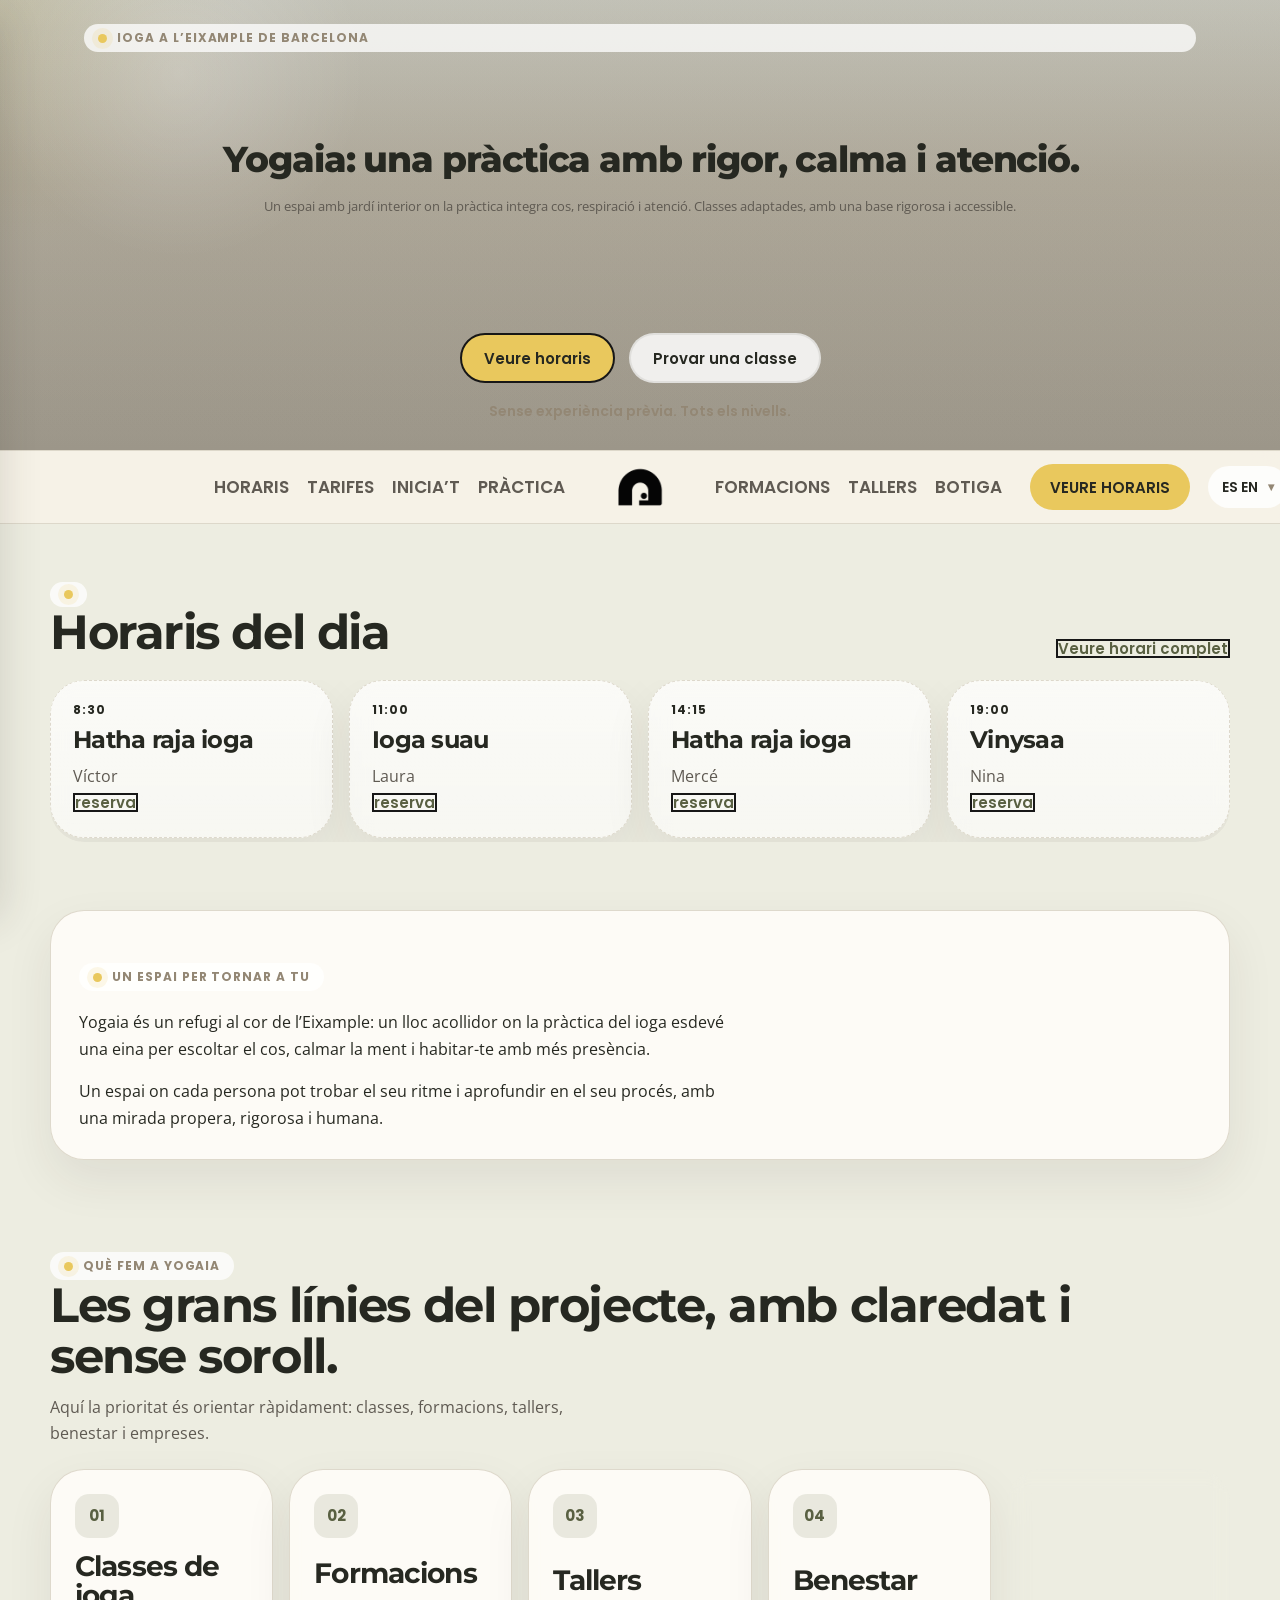
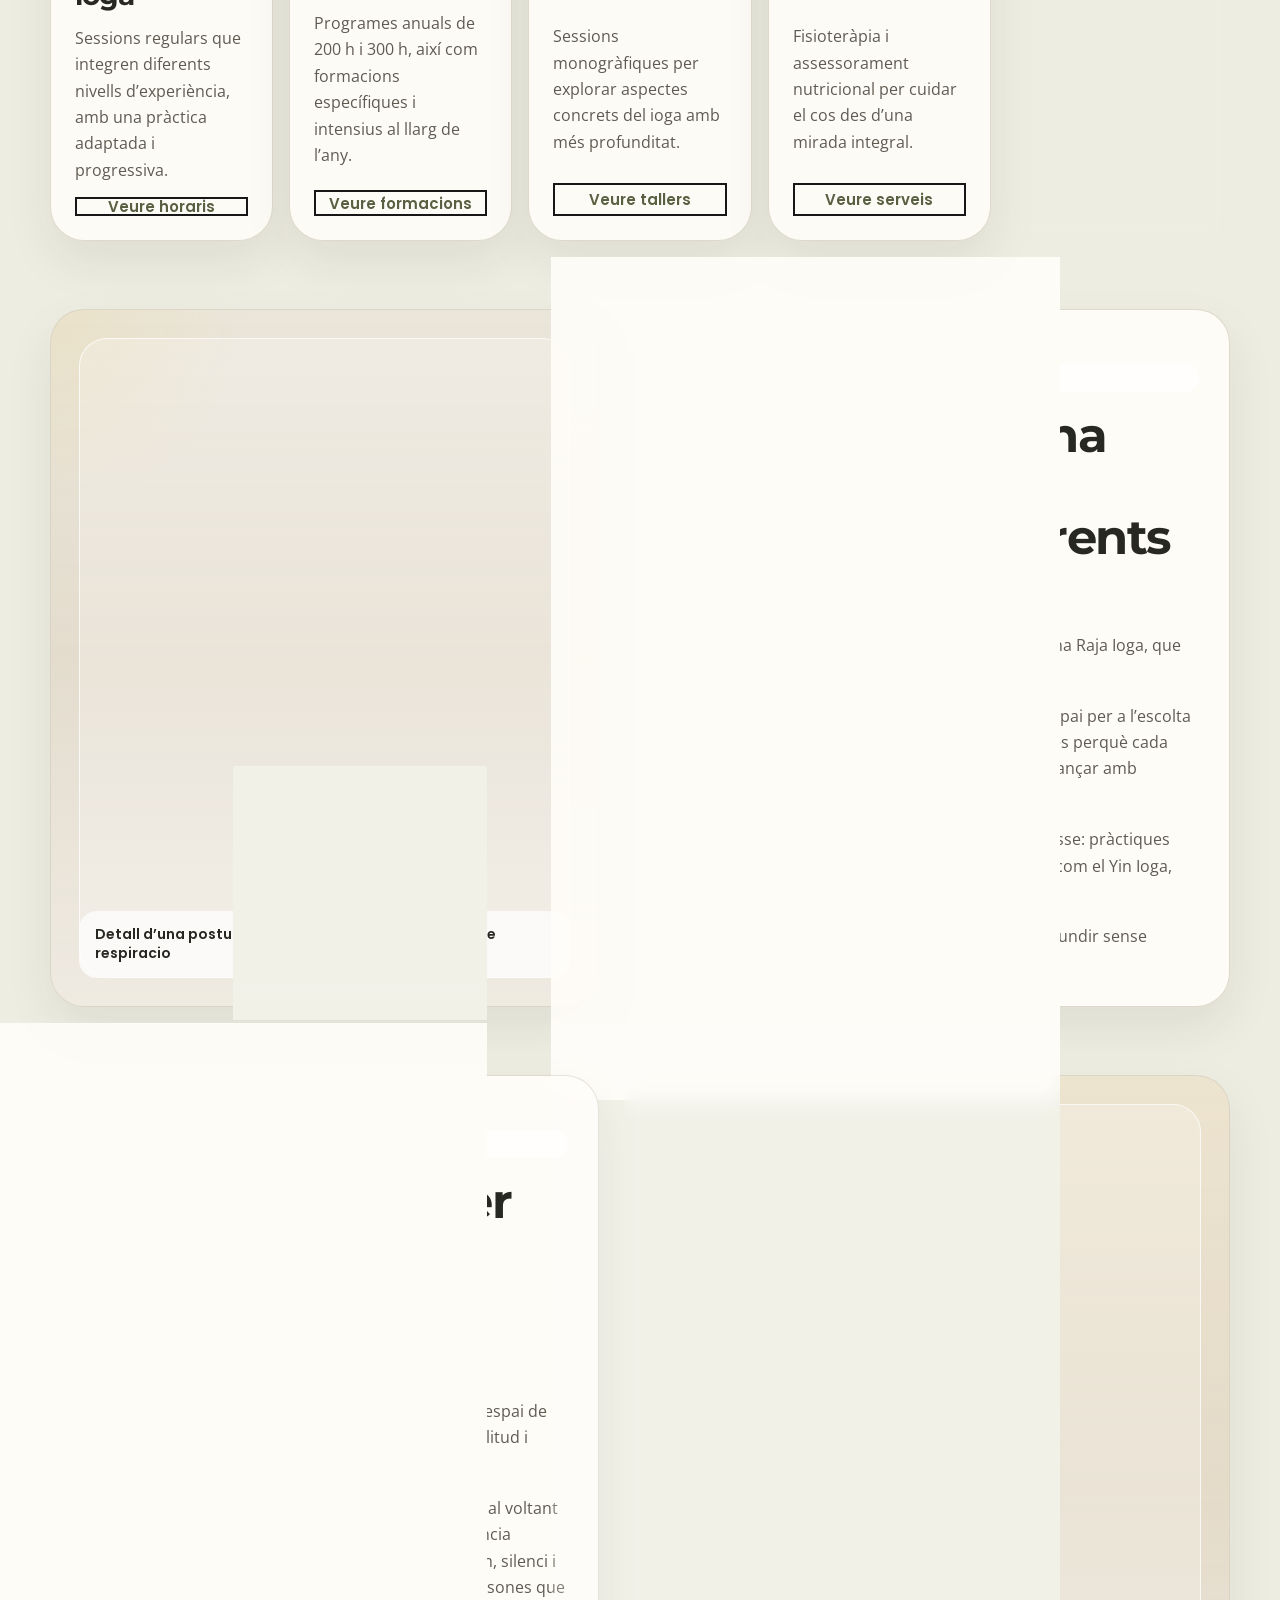
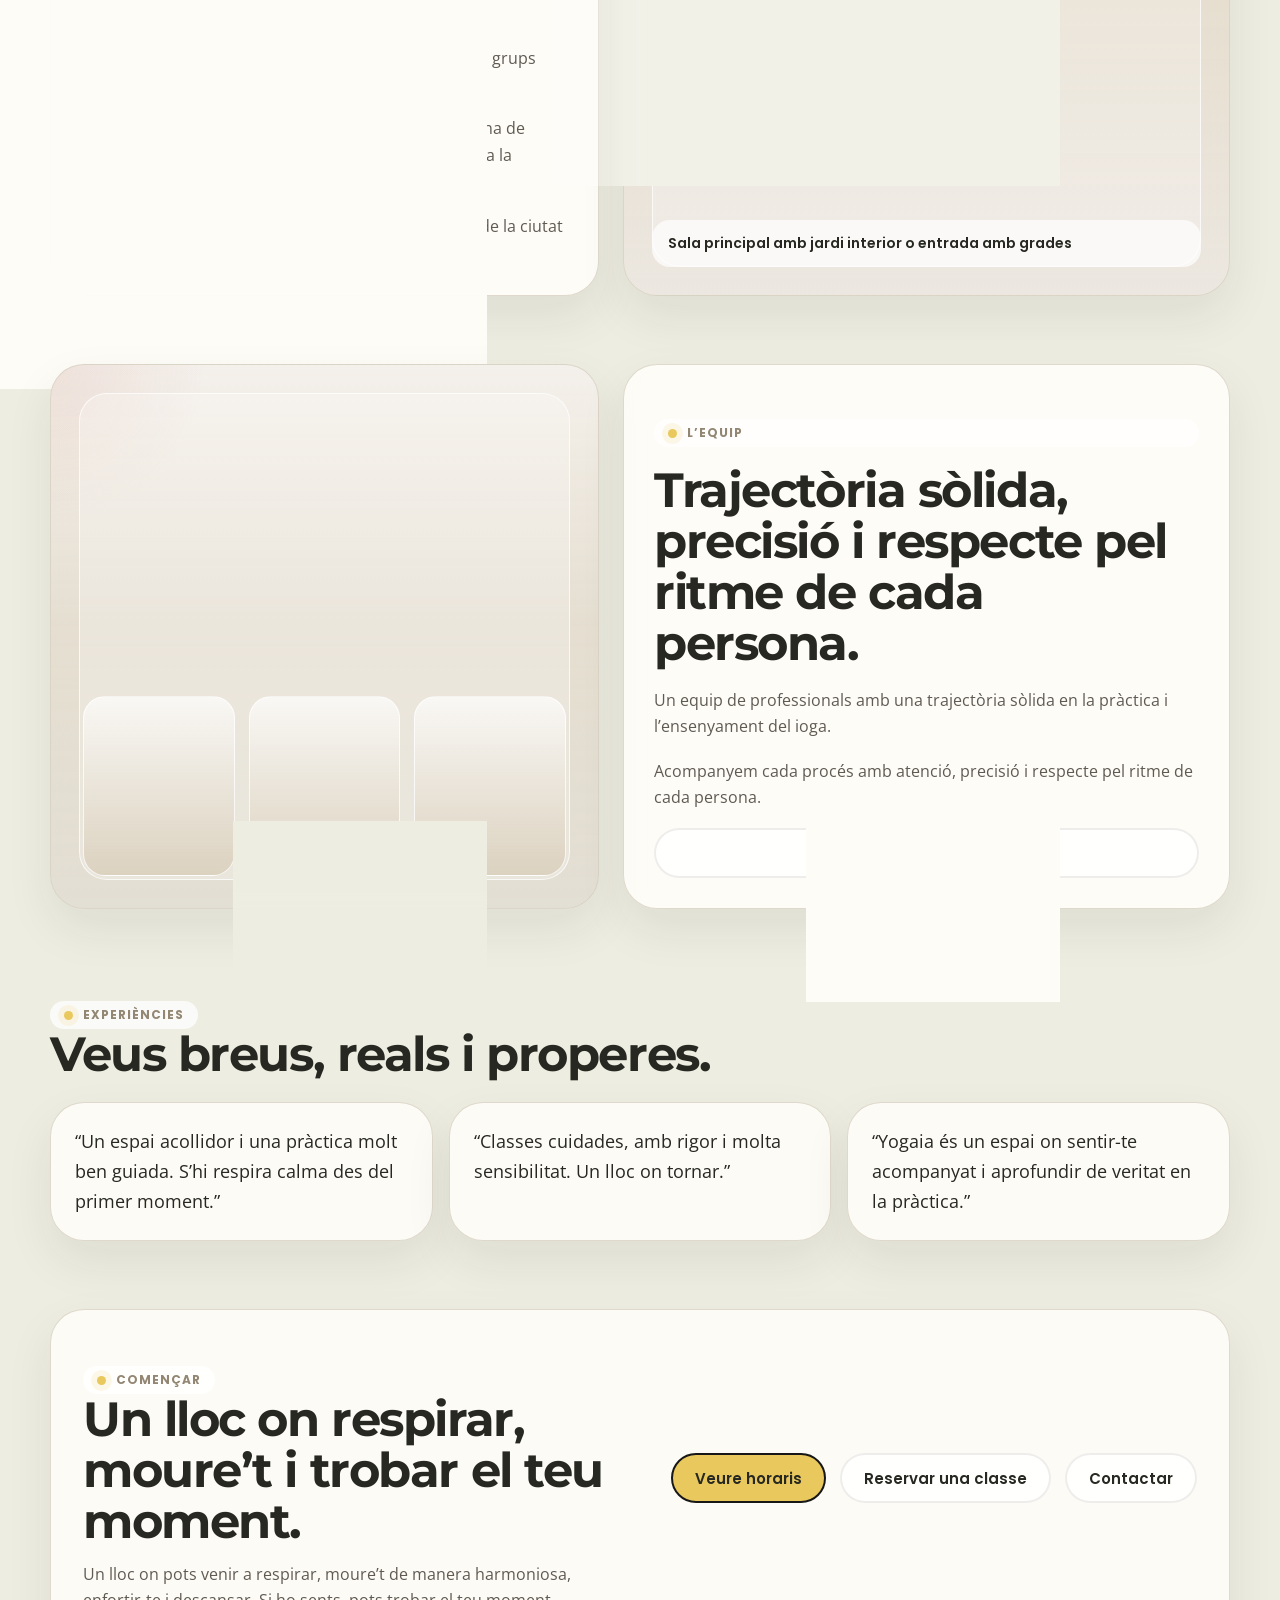
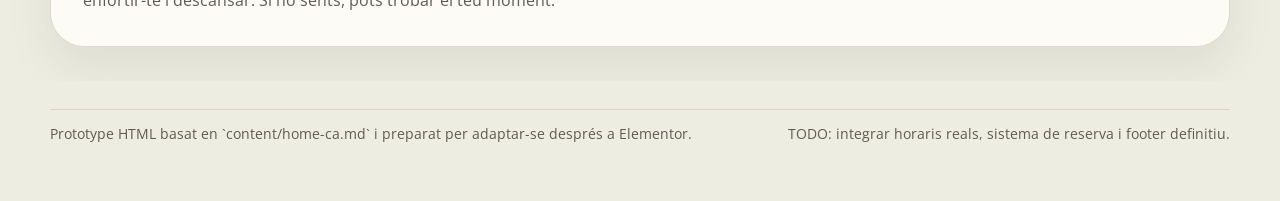
==== yogaia.org/yogaia-home-prototype.html @ 4b449967 "Initial Yogaia website context and prototype" ====
<!doctype html>
<html lang="ca">
<head>
  <meta charset="utf-8">
  <meta name="viewport" content="width=device-width, initial-scale=1">
  <title>Yogaia BCN · Home Prototype</title>
  <meta name="description" content="Prototype HTML de la home de Yogaia BCN basat en el contingut validat i preparat per adaptar-se després a Elementor.">
  <style>
    @import url('https://fonts.googleapis.com/css2?family=Montserrat:wght@600;700;800&family=Open+Sans:wght@400;500;600;700&family=Poppins:wght@500;600&display=swap');

    :root {
      --bg: #ededE1;
      --surface: #f6f2e8;
      --surface-strong: #fffdf9;
      --surface-soft: #e4d9c8;
      --text: #262821;
      --text-soft: #5f5a52;
      --line: #d8d2c4;
      --neutral: #938774;
      --moss: #757b57;
      --moss-deep: #596042;
      --cta: #e9c85d;
      --cta-hover: #c9786b;
      --shadow: 0 20px 48px rgba(50, 43, 35, 0.08);
      --radius-xl: 34px;
      --radius-lg: 24px;
      --radius-md: 18px;
      --content: 1180px;
    }

    * {
      box-sizing: border-box;
    }

    html {
      scroll-behavior: smooth;
    }

    body {
      margin: 0;
      font-family: "Open Sans", sans-serif;
      color: var(--text);
      background:
        radial-gradient(circle at top left, rgba(233, 200, 93, 0.08), transparent 16%),
        radial-gradient(circle at right top, rgba(117, 123, 87, 0.10), transparent 18%),
        linear-gradient(180deg, #f1efe6 0%, #edede1 100%);
      line-height: 1.65;
    }

    a {
      color: inherit;
      text-decoration: none;
    }

    img {
      max-width: 100%;
      display: block;
    }

    .container {
      width: min(calc(100% - 32px), var(--content));
      margin: 0 auto;
    }

    .eyebrow {
      display: inline-flex;
      align-items: center;
      gap: 10px;
      padding: 8px 14px;
      margin-top: 2em;
      border-radius: 999px;
      background: rgba(255, 255, 255, 0.76);
      color: var(--neutral);
      font: 700 12px/1 "Poppins", sans-serif;
      letter-spacing: 0.08em;
      text-transform: uppercase;
    }

    .eyebrow::before {
      content: "";
      width: 9px;
      height: 9px;
      border-radius: 50%;
      background: var(--cta);
      box-shadow: 0 0 0 6px rgba(233, 200, 93, 0.14);
    }

    h1,
    h2,
    h3 {
      margin: 0;
      font-family: "Montserrat", sans-serif;
      letter-spacing: -0.03em;
      line-height: 1.06;
    }

    h1 {
      font-size: 74px;
      font-weight: 800;
      width: 75%;
      max-width: 75%;
      white-space: nowrap;
    }

    h2 {
      font-size: clamp(30px, 4vw, 48px);
      font-weight: 700;
    }

    h3 {
      font-size: clamp(22px, 3vw, 28px);
      font-weight: 700;
    }

    p {
      margin: 0;
    }

    .site-header {
      position: sticky;
      top: 0;
      z-index: 40;
      padding: 0;
      transition: box-shadow 220ms ease, border-color 220ms ease, background 220ms ease;
      background: rgba(246, 242, 232, 0.96);
      backdrop-filter: blur(12px);
      border-top: 1px solid rgba(216, 210, 196, 0.82);
      border-bottom: 1px solid rgba(216, 210, 196, 0.82);
    }

    .site-header.is-compact {
      background: rgba(246, 242, 232, 0.98);
      box-shadow: 0 10px 22px rgba(50, 43, 35, 0.06);
    }

    .header-inner {
      position: relative;
      display: grid;
      grid-template-columns: 1fr 1fr;
      align-items: center;
      gap: 22px;
      min-height: 72px;
      padding: 10px 0;
    }

    .brand {
      position: absolute;
      left: 50%;
      top: 50%;
      transform: translate(-50%, -50%);
      display: inline-flex;
      align-items: center;
      gap: 0;
      color: var(--text);
      z-index: 2;
    }

    .brand-logo {
      display: block;
      height: 64.8px;
      width: auto;
    }

    .nav {
      display: flex;
      align-items: center;
      gap: 18px;
      flex-wrap: wrap;
      color: var(--text-soft);
      font: 600 17px/1 "Poppins", sans-serif;
      text-transform: uppercase;
    }

    .nav-left {
      justify-content: flex-end;
      padding-right: 64px;
    }

    .nav-right {
      justify-content: flex-start;
      flex-wrap: nowrap;
      min-width: 0;
      padding-left: 64px;
    }

    .nav-cluster {
      display: flex;
      align-items: center;
      gap: 18px;
      flex-wrap: wrap;
    }

    .nav-right .nav-cluster {
      flex-wrap: nowrap;
    }

    .nav a:hover {
      color: var(--moss-deep);
    }

    .header-right-tools {
      display: flex;
      align-items: center;
      gap: 18px;
      margin-left: 10px;
      flex-shrink: 0;
      white-space: nowrap;
    }

    .header-cta {
      display: inline-flex;
      align-items: center;
      justify-content: center;
      min-height: 46px;
      padding: 0 20px;
      border-radius: 999px;
      border: 0;
      background: var(--cta);
      color: var(--text);
      font: 600 15px/1 "Poppins", sans-serif;
      transition: background 180ms ease, color 180ms ease, transform 180ms ease, opacity 180ms ease;
      opacity: 0;
      transform: scale(0);
      transform-origin: center;
      pointer-events: none;
    }

    .header-cta:hover {
      background: var(--cta-hover);
      color: #fff;
      transform: translateY(-1px);
    }

    .site-header.is-compact .header-cta {
      opacity: 1;
      transform: scale(1);
      pointer-events: auto;
      animation: ctaElasticIn 520ms cubic-bezier(0.2, 0.9, 0.2, 1) both;
    }

    @keyframes ctaElasticIn {
      0% {
        opacity: 0;
        transform: scale(0);
      }
      70% {
        opacity: 1;
        transform: scale(1.2);
      }
      100% {
        opacity: 1;
        transform: scale(1);
      }
    }

    .lang-picker {
      position: relative;
    }

    .lang-trigger {
      display: inline-flex;
      align-items: center;
      gap: 10px;
      min-height: 42px;
      padding: 0 14px;
      border-radius: 999px;
      border: 0;
      background: rgba(255, 255, 255, 0.8);
      color: var(--text);
      font: 600 14px/1 "Poppins", sans-serif;
      cursor: pointer;
    }

    .lang-trigger:hover {
      background: rgba(233, 200, 93, 0.16);
      color: var(--moss-deep);
    }

    .lang-chevron {
      font-size: 12px;
      color: var(--neutral);
    }

    .lang-menu {
      position: absolute;
      top: calc(100% + 10px);
      right: 0;
      min-width: 124px;
      padding: 10px;
      border-radius: 18px;
      background: rgba(255, 253, 249, 0.96);
      border: 1px solid rgba(216, 210, 196, 0.92);
      box-shadow: var(--shadow);
      display: none;
      gap: 8px;
    }

    .lang-picker.is-open .lang-menu {
      display: grid;
    }

    .lang-option {
      display: inline-flex;
      align-items: center;
      justify-content: center;
      min-height: 38px;
      border-radius: 12px;
      background: rgba(255, 255, 255, 0.76);
      color: var(--text);
      font: 600 14px/1 "Poppins", sans-serif;
    }

    .lang-option:hover {
      background: rgba(233, 200, 93, 0.18);
      color: var(--moss-deep);
    }

    .mobile-menu-button {
      display: none;
      align-items: center;
      justify-content: center;
      width: 48px;
      height: 48px;
      border-radius: 14px;
      border: 0;
      background: rgba(255, 255, 255, 0.84);
      color: var(--text);
      cursor: pointer;
      margin-left: auto;
    }

    .mobile-menu-button svg {
      width: 22px;
      height: 22px;
      stroke: currentColor;
      stroke-width: 2.2;
      fill: none;
      stroke-linecap: round;
    }

    .mobile-overlay {
      position: fixed;
      inset: 0;
      z-index: 70;
      background: rgba(38, 40, 33, 0.34);
      opacity: 0;
      pointer-events: none;
      transition: opacity 180ms ease;
    }

    .mobile-overlay.is-open {
      opacity: 1;
      pointer-events: auto;
    }

    .mobile-drawer {
      position: fixed;
      top: 0;
      left: 0;
      bottom: 0;
      z-index: 80;
      width: min(88vw, 360px);
      padding: 22px 18px 28px;
      background: rgba(246, 242, 232, 0.98);
      border-right: 1px solid rgba(216, 210, 196, 0.92);
      box-shadow: 0 18px 40px rgba(50, 43, 35, 0.16);
      transform: translateX(-100%);
      transition: transform 220ms ease;
      display: grid;
      grid-template-rows: auto 1fr auto;
      gap: 22px;
      overflow-y: auto;
      -webkit-overflow-scrolling: touch;
    }

    .mobile-drawer.is-open {
      transform: translateX(0);
    }

    .mobile-drawer-top {
      display: flex;
      align-items: center;
      justify-content: space-between;
      gap: 16px;
    }

    .mobile-close {
      display: inline-flex;
      align-items: center;
      justify-content: center;
      width: 42px;
      height: 42px;
      border-radius: 12px;
      border: 0;
      background: rgba(255, 255, 255, 0.82);
      color: var(--text);
      font: 600 20px/1 "Poppins", sans-serif;
      cursor: pointer;
    }

    .mobile-nav {
      display: grid;
      gap: 10px;
      align-content: start;
    }

    .mobile-nav a {
      display: block;
      padding: 14px 12px;
      border-radius: 14px;
      background: rgba(255, 255, 255, 0.7);
      color: var(--text);
      font: 600 18px/1.2 "Poppins", sans-serif;
      text-transform: uppercase;
    }

    .mobile-nav a:hover {
      color: var(--moss-deep);
      background: rgba(233, 200, 93, 0.16);
    }

    .mobile-drawer-bottom {
      display: grid;
      gap: 12px;
    }

    .mobile-lang {
      display: flex;
      gap: 10px;
    }

    .mobile-lang a {
      flex: 1;
      display: inline-flex;
      align-items: center;
      justify-content: center;
      min-height: 42px;
      border-radius: 12px;
      background: rgba(255, 255, 255, 0.8);
      color: var(--text);
      font: 600 14px/1 "Poppins", sans-serif;
    }

    .scroll-layer {
      position: relative;
      z-index: 2;
      padding-top: 50vh;
    }

    main section {
      padding: 34px 0;
    }

    .hero {
      position: fixed;
      left: 0;
      right: 0;
      top: 0;
      height: 50vh;
      z-index: 0;
      padding: 0;
      display: flex;
      align-items: stretch;
      background:
        linear-gradient(180deg, rgba(38, 40, 33, 0.20), rgba(38, 40, 33, 0.34)),
        radial-gradient(circle at top left, rgba(233, 200, 93, 0.16), transparent 18%),
        linear-gradient(180deg, #f1efe6 0%, #e0d6c6 40%, #d9cfbf 100%);
    }

    .hero::before {
      content: "";
      position: absolute;
      inset: 0;
      background:
        radial-gradient(circle at 14% 16%, rgba(255, 255, 255, 0.22), transparent 16%),
        linear-gradient(180deg, rgba(117, 123, 87, 0.08), rgba(255, 255, 255, 0));
      pointer-events: none;
    }

    .hero-shell {
      position: relative;
      z-index: 1;
      width: 100%;
      min-height: 50vh;
      display: grid;
      align-items: stretch;
      padding: 0;
    }

    .panel,
    .feature-card,
    .schedule-card,
    .testimonial,
    .cta-panel {
      border-radius: var(--radius-xl);
      background: rgba(255, 253, 249, 0.88);
      border: 1px solid rgba(216, 210, 196, 0.84);
      box-shadow: var(--shadow);
      backdrop-filter: blur(10px);
    }

    .hero-card {
      width: 100%;
      min-height: 50vh;
      padding: 0 34px;
      display: flex;
      flex-direction: column;
      text-align: center;
    }

    .hero-middle {
      flex: 1;
      display: flex;
      flex-direction: column;
      justify-content: center;
    }

    .hero-title {
      margin-top: auto;
      margin-left: auto;
      margin-right: auto;
      text-align: center;
    }

    .hero-subtitle {
      width: 75%;
      max-width: 75%;
      margin-top: 18px;
      margin-bottom: auto;
      margin-left: auto;
      margin-right: auto;
      color: var(--text-soft);
      font-size: 19px;
      white-space: nowrap;
      text-align: center;
    }

    .hero-actions {
      display: flex;
      flex-wrap: wrap;
      justify-content: center;
      gap: 14px;
      margin-top: auto;
      padding-top: 28px;
    }

    .hero-meta {
      margin-top: 18px;
      margin-bottom: 28px;
      color: var(--neutral);
      font: 600 14px/1.5 "Poppins", sans-serif;
      text-align: center;
    }

    .button {
      display: inline-flex;
      align-items: center;
      justify-content: center;
      min-height: 50px;
      padding: 0 22px;
      border-radius: 999px;
      border: 2px solid #171717;
      font: 600 15px/1 "Poppins", sans-serif;
      transition: background 180ms ease, color 180ms ease, transform 180ms ease, border-color 180ms ease;
    }

    .button:hover {
      transform: translateY(-1px);
    }

    .button-primary {
      background: var(--cta);
      color: var(--text);
    }

    .button-primary:hover {
      background: var(--cta-hover);
      color: #fff;
    }

    .button-secondary {
      background: rgba(255, 255, 255, 0.84);
      border-color: rgba(38, 40, 33, 0.08);
      color: var(--text);
    }

    .button-secondary:hover {
      background: linear-gradient(180deg, rgba(117, 123, 87, 0.94), rgba(89, 96, 66, 0.98));
      color: #fff;
      border-color: #171717;
      box-shadow: 0 12px 24px rgba(89, 96, 66, 0.18);
    }

    .button-text {
      padding: 0;
      min-height: auto;
      border-radius: 0;
      color: var(--moss-deep);
    }

    .button-text:hover {
      color: var(--cta-hover);
      transform: none;
    }

    .section-head {
      display: grid;
      grid-template-columns: 1fr auto;
      gap: 16px;
      align-items: end;
      margin-bottom: 22px;
    }

    .section-lead {
      max-width: 58ch;
      margin-top: 12px;
      color: var(--text-soft);
    }

    .schedule-wrapper {
      overflow: hidden;
      border-radius: var(--radius-xl);
    }

    .schedule-track {
      display: grid;
      grid-auto-flow: column;
      grid-auto-columns: minmax(260px, 1fr);
      gap: 16px;
      overflow-x: auto;
      padding-bottom: 4px;
      scroll-snap-type: x proximity;
    }

    .schedule-card {
      padding: 22px;
      scroll-snap-align: start;
    }

    .schedule-card strong {
      display: block;
      margin-bottom: 10px;
      color: var(--text);
      font: 700 12px/1.2 "Poppins", sans-serif;
      letter-spacing: 0.08em;
      text-transform: uppercase;
    }

    .schedule-card h3 {
      font-size: 24px;
      margin-bottom: 10px;
    }

    .schedule-card p {
      color: var(--text-soft);
    }

    .schedule-card.schedule-placeholder {
      background:
        linear-gradient(180deg, rgba(255, 255, 255, 0.74), rgba(255, 255, 255, 0.58));
      border-style: dashed;
    }

    .panel {
      padding: 28px;
    }

    .feature-grid {
      display: grid;
      grid-template-columns: repeat(5, minmax(0, 1fr));
      gap: 16px;
    }

    .feature-card {
      padding: 24px;
      display: grid;
      gap: 14px;
    }

    .feature-icon {
      width: 44px;
      height: 44px;
      border-radius: 14px;
      background: rgba(117, 123, 87, 0.14);
      color: var(--moss-deep);
      display: inline-flex;
      align-items: center;
      justify-content: center;
      font: 700 15px/1 "Poppins", sans-serif;
    }

    .feature-card p {
      color: var(--text-soft);
    }

    .split {
      display: grid;
      grid-template-columns: 0.95fr 1.05fr;
      gap: 24px;
      align-items: stretch;
    }

    .image-panel,
    .text-panel {
      border-radius: var(--radius-xl);
      background: rgba(255, 255, 255, 0.60);
      border: 1px solid rgba(216, 210, 196, 0.84);
      box-shadow: var(--shadow);
      backdrop-filter: blur(10px);
    }

    .text-panel {
      padding: 30px;
      display: grid;
      gap: 18px;
      align-content: start;
      background: rgba(255, 253, 249, 0.9);
    }

    .text-panel p {
      color: var(--text-soft);
    }

    .image-panel {
      position: relative;
      overflow: hidden;
      min-height: 420px;
      background:
        radial-gradient(circle at top left, rgba(233, 200, 93, 0.14), transparent 22%),
        linear-gradient(180deg, rgba(117, 123, 87, 0.08), rgba(255, 255, 255, 0.18)),
        linear-gradient(180deg, #f4efe5 0%, #e6ddce 50%, #ece6db 100%);
    }

    .image-panel.practice::before,
    .image-panel.space::before,
    .image-panel.team::before {
      content: "";
      position: absolute;
      inset: 28px;
      border-radius: 28px;
      border: 1px solid rgba(255, 255, 255, 0.72);
      background: rgba(255, 255, 255, 0.24);
    }

    .image-panel.practice::after {
      content: "Detall d’una postura, ajust del professor o moment de respiracio";
      position: absolute;
      left: 28px;
      right: 28px;
      bottom: 28px;
      padding: 14px 16px;
      border-radius: 18px;
      background: rgba(255, 255, 255, 0.72);
      color: var(--text);
      font: 600 14px/1.4 "Poppins", sans-serif;
    }

    .image-panel.space {
      background:
        radial-gradient(circle at top left, rgba(117, 123, 87, 0.18), transparent 22%),
        linear-gradient(180deg, rgba(233, 200, 93, 0.08), rgba(255, 255, 255, 0.18)),
        linear-gradient(180deg, #ede6d9 0%, #e1d8c8 50%, #e8e2d9 100%);
    }

    .image-panel.space::after {
      content: "Sala principal amb jardi interior o entrada amb grades";
      position: absolute;
      left: 28px;
      right: 28px;
      bottom: 28px;
      padding: 14px 16px;
      border-radius: 18px;
      background: rgba(255, 255, 255, 0.72);
      color: var(--text);
      font: 600 14px/1.4 "Poppins", sans-serif;
    }

    .image-panel.team {
      background:
        radial-gradient(circle at top left, rgba(201, 120, 107, 0.12), transparent 20%),
        linear-gradient(180deg, rgba(255, 255, 255, 0.18), rgba(117, 123, 87, 0.08)),
        linear-gradient(180deg, #f2ede6 0%, #e7dfd1 48%, #ece7de 100%);
    }

    .portrait-grid {
      position: absolute;
      inset: 32px;
      display: grid;
      grid-template-columns: repeat(3, 1fr);
      gap: 14px;
      align-content: end;
    }

    .portrait {
      min-height: 180px;
      border-radius: 22px;
      background: linear-gradient(180deg, rgba(255, 255, 255, 0.7), rgba(218, 207, 188, 0.9));
      border: 1px solid rgba(255, 255, 255, 0.75);
    }

    .bullet-list {
      display: grid;
      gap: 12px;
      margin: 0;
      padding: 0;
      list-style: none;
    }

    .bullet-list li {
      padding-left: 24px;
      position: relative;
      color: var(--text-soft);
    }

    .bullet-list li::before {
      content: "";
      position: absolute;
      left: 0;
      top: 10px;
      width: 10px;
      height: 10px;
      border-radius: 50%;
      background: var(--moss);
      box-shadow: 0 0 0 6px rgba(117, 123, 87, 0.12);
    }

    .testimonial-grid {
      display: grid;
      grid-template-columns: repeat(3, minmax(0, 1fr));
      gap: 16px;
    }

    .testimonial {
      padding: 24px;
    }

    .testimonial blockquote {
      margin: 0;
      color: var(--text);
      font-size: 18px;
    }

    .cta-panel {
      padding: 32px;
      display: grid;
      grid-template-columns: 1fr auto;
      gap: 24px;
      align-items: center;
    }

    .cta-panel p {
      max-width: 56ch;
      margin-top: 14px;
      color: var(--text-soft);
    }

    .cta-actions {
      display: flex;
      flex-wrap: wrap;
      gap: 14px;
      justify-content: end;
    }

    .site-footer {
      padding: 28px 0 56px;
      color: var(--text-soft);
      font-size: 14px;
      position: relative;
      z-index: 2;
      background: #EDEDE1;
    }

    .content-stage {
      background: #EDEDE1;
    }

    .footer-inner {
      display: grid;
      grid-template-columns: 1fr auto;
      gap: 18px;
      align-items: center;
      padding-top: 12px;
      border-top: 1px solid rgba(216, 210, 196, 0.92);
    }

    @media (max-width: 1100px) {
      .feature-grid {
        grid-template-columns: repeat(3, minmax(0, 1fr));
      }
    }

    @media (max-width: 980px) {
      .scroll-layer {
        padding-top: 52vh;
      }

      .header-inner,
      .split,
      .cta-panel,
      .footer-inner {
        grid-template-columns: 1fr;
      }

      .cta-actions {
        justify-content: start;
      }

      .testimonial-grid {
        grid-template-columns: 1fr;
      }
    }

    @media (max-width: 980px) {
      .nav-left,
      .nav-right,
      .lang-picker {
        display: none;
      }

      .mobile-menu-button {
        display: inline-flex;
      }

      .header-inner {
        position: relative;
        justify-content: space-between;
        gap: 14px;
        grid-template-columns: auto 1fr auto;
      }

      .brand {
        position: static;
        left: auto;
        top: auto;
        transform: none;
      }

      .brand {
        justify-self: center;
      }

      .brand-logo {
        height: 52px;
      }
    }

    @media (max-width: 760px) {
      .feature-grid {
        grid-template-columns: 1fr;
      }

      .schedule-track {
        grid-auto-columns: 82%;
      }
    }

    @media (max-width: 640px) {
      .site-header {
        padding: 12px 0;
      }

      .scroll-layer {
        padding-top: 54vh;
      }

      .hero-shell {
        align-items: stretch;
        padding: 0;
      }

      .header-inner,
      .panel,
      .text-panel,
      .cta-panel,
      .testimonial,
      .feature-card {
        padding: 20px;
      }

      .header-inner {
        min-height: 64px;
        padding: 8px 0;
      }

      .panel,
      .feature-card,
      .schedule-card,
      .testimonial,
      .cta-panel,
      .image-panel,
      .text-panel {
        border-radius: 24px;
      }

      .feature-grid {
        grid-template-columns: 1fr;
      }

      h1 {
        width: 92%;
        max-width: 92%;
        white-space: normal;
      }

      .hero-subtitle {
        width: 92%;
        max-width: 92%;
      }

      .hero-card {
        min-height: 50vh;
        padding: 0 20px;
      }

      .hero-subtitle {
        white-space: normal;
      }
    }
  </style>
</head>
<body>
  <section class="hero" aria-label="Hero principal">
    <div class="container">
      <div class="hero-shell">
        <div class="hero-card">
          <span class="eyebrow">Ioga a l’Eixample de Barcelona</span>
          <div class="hero-middle">
            <h1 class="hero-title">Yogaia: una pràctica amb rigor, calma i atenció.</h1>
            <p class="hero-subtitle">
              Un espai amb jardí interior on la pràctica integra cos, respiració i atenció.
              Classes adaptades, amb una base rigorosa i accessible.
            </p>
          </div>
          <div class="hero-actions">
            <a class="button button-primary" href="#horaris">Veure horaris</a>
            <a class="button button-secondary" href="#contacte">Provar una classe</a>
          </div>
          <div class="hero-meta">Sense experiència prèvia. Tots els nivells.</div>
        </div>
      </div>
    </div>
  </section>

  <div class="scroll-layer">
    <header class="site-header" id="siteHeader">
      <div class="container">
        <div class="header-inner">
          <nav class="nav nav-left" aria-label="Navegació principal esquerra">
            <div class="nav-cluster">
              <a href="#horaris">Horaris</a>
              <a href="#contacte">Tarifes</a>
              <a href="#contacte">Inicia’t</a>
              <a href="#practica">Pràctica</a>
            </div>
          </nav>
          <a class="brand" href="#top" aria-label="Yogaia BCN">
            <img class="brand-logo" src="logoYogaia-negre-transparent-600x600.png" alt="Yogaia">
          </a>
          <nav class="nav nav-right" aria-label="Navegació principal dreta">
            <div class="nav-cluster">
              <a href="#contacte">Formacions</a>
              <a href="#contacte">Tallers</a>
              <a href="#contacte">Botiga</a>
            </div>
            <div class="header-right-tools">
              <a class="header-cta" href="#horaris">Veure horaris</a>
              <div class="lang-picker" id="langPicker">
                <button class="lang-trigger" type="button" id="langTrigger" aria-haspopup="true" aria-expanded="false">
                  ES EN
                  <span class="lang-chevron" aria-hidden="true">▾</span>
                </button>
                <div class="lang-menu" role="menu" aria-label="Canviar idioma">
                  <a class="lang-option" href="#" role="menuitem">ES</a>
                  <a class="lang-option" href="#" role="menuitem">EN</a>
                </div>
              </div>
            </div>
          </nav>
          <button class="mobile-menu-button" type="button" id="mobileMenuButton" aria-label="Obrir menú">
            <svg viewBox="0 0 24 24" aria-hidden="true">
              <path d="M4 7h16"></path>
              <path d="M4 12h16"></path>
              <path d="M4 17h16"></path>
            </svg>
          </button>
        </div>
      </div>
    </header>

    <main id="top" class="content-stage">
    <section id="horaris">
      <div class="container">
        <div class="section-head">
          <div>
            <span class="eyebrow"></span>
            <h2>Horaris del dia</h2>
          
          </div>
          <a class="button button-text" href="#contacte">Veure horari complet</a>
        </div>
        <div class="schedule-wrapper">
          <div class="schedule-track">
            <article class="schedule-card schedule-placeholder">
              <strong>8:30</strong>
              <h3>Hatha raja ioga</h3>
              <p>Víctor</p>
               <a class="button button-text" href="#contacte">reserva</a>
            </article>
            <article class="schedule-card schedule-placeholder">
             <strong>11:00</strong>
              <h3>Ioga suau</h3>
              <p>Laura</p>
               <a class="button button-text" href="#contacte">reserva</a> </article>
            <article class="schedule-card schedule-placeholder">
             <strong>14:15</strong>
              <h3>Hatha raja ioga</h3>
              <p>Mercé</p>
               <a class="button button-text" href="#contacte">reserva</a></article>
            <article class="schedule-card schedule-placeholder">
             <strong>19:00</strong>
              <h3>Vinysaa</h3>
              <p>Nina</p>
               <a class="button button-text" href="#contacte">reserva</a></article>
          </div>
        </div>
      </div>
    </section>

    <section class="panel-block" id="intro">
      <div class="container">
        <div class="panel">
          <span class="eyebrow">Un espai per tornar a tu</span>
          <div style="display:grid; gap:16px; margin-top:18px; max-width:72ch;">
            <p>Yogaia és un refugi al cor de l’Eixample: un lloc acollidor on la pràctica del ioga esdevé una eina per escoltar el cos, calmar la ment i habitar-te amb més presència.</p>
            <p>Un espai on cada persona pot trobar el seu ritme i aprofundir en el seu procés, amb una mirada propera, rigorosa i humana.</p>
          </div>
        </div>
      </div>
    </section>

    <section id="que-fem">
      <div class="container">
        <div class="section-head">
          <div>
            <span class="eyebrow">Què fem a Yogaia</span>
            <h2>Les grans línies del projecte, amb claredat i sense soroll.</h2>
            <p class="section-lead">Aquí la prioritat és orientar ràpidament: classes, formacions, tallers, benestar i empreses.</p>
          </div>
        </div>
        <div class="feature-grid">
          <article class="feature-card">
            <div class="feature-icon">01</div>
            <h3>Classes de ioga</h3>
            <p>Sessions regulars que integren diferents nivells d’experiència, amb una pràctica adaptada i progressiva.</p>
            <a class="button button-text" href="#horaris">Veure horaris</a>
          </article>
          <article class="feature-card">
            <div class="feature-icon">02</div>
            <h3>Formacions</h3>
            <p>Programes anuals de 200 h i 300 h, així com formacions específiques i intensius al llarg de l’any.</p>
            <a class="button button-text" href="#contacte">Veure formacions</a>
          </article>
          <article class="feature-card">
            <div class="feature-icon">03</div>
            <h3>Tallers</h3>
            <p>Sessions monogràfiques per explorar aspectes concrets del ioga amb més profunditat.</p>
            <a class="button button-text" href="#contacte">Veure tallers</a>
          </article>
          <article class="feature-card">
            <div class="feature-icon">04</div>
            <h3>Benestar</h3>
            <p>Fisioteràpia i assessorament nutricional per cuidar el cos des d’una mirada integral.</p>
            <a class="button button-text" href="#contacte">Veure serveis</a>
          </article>
          <article class="feature-card">
            <div class="feature-icon">05</div>
            <h3>Empreses i grups</h3>
            <p>Sessions adaptades per a equips que volen incorporar el benestar en el seu dia a dia.</p>
            <a class="button button-text" href="#contacte">Veure propostes</a>
          </article>
        </div>
      </div>
    </section>

    <section id="practica">
      <div class="container split">
        <div class="image-panel practice" aria-label="Imatge de la pràctica"></div>
        <div class="text-panel">
          <span class="eyebrow">La pràctica</span>
          <h2>Una base de Hatha Raja Ioga que es desplega en diferents ritmes.</h2>
          <p>A Yogaia compartim una pràctica amb base en el Hatha Raja Ioga, que integra cos, respiració i atenció.</p>
          <p>Les sessions combinen treball físic i energètic, amb espai per a l’escolta i l’ajust personal. S’ofereixen variacions de les postures perquè cada persona pugui adaptar la pràctica al seu moment i avançar amb seguretat.</p>
          <p>Aquesta base es desplega en diferents formats de classe: pràctiques més dinàmiques com el Vinyasa, espais més pausats com el Yin Ioga, així com sessions de meditació i Yoga Nidra.</p>
          <p>Una proposta rigorosa i accessible, que permet aprofundir sense pressa.</p>
        </div>
      </div>
    </section>

    <section id="espai">
      <div class="container split">
        <div class="text-panel">
          <span class="eyebrow">L’espai</span>
          <h2>Un lloc pensat per acollir la pràctica amb amplitud i calma.</h2>
          <p>Ens trobaràs al cor de l’Eixample de Barcelona, en un espai de més de 400 m² pensat per acollir la pràctica amb amplitud i calma.</p>
          <p>La sala principal, de 150 m², s’organitza en forma de L al voltant d’un jardí interior. Aquesta disposició crea una presència constant de la natura durant la pràctica, aportant llum, silenci i una sensació de recolliment molt valorada per les persones que hi practiquen.</p>
          <p>També disposem d’una sala més petita de 24 m² per a grups reduïts o treball més específic.</p>
          <p>L’espai es completa amb una entrada diàfana amb zona de grades per seure, una petita botiga amb material per a la pràctica i vestidors d’homes i dones amb dutxes.</p>
          <p>Un entorn cuidat que facilita desconnectar del ritme de la ciutat i sostenir una pràctica continuada i conscient.</p>
        </div>
        <div class="image-panel space" aria-label="Imatge de l’espai"></div>
      </div>
    </section>

    <section id="equip">
      <div class="container split">
        <div class="image-panel team" aria-label="Retrats de l’equip">
          <div class="portrait-grid" aria-hidden="true">
            <div class="portrait"></div>
            <div class="portrait"></div>
            <div class="portrait"></div>
          </div>
        </div>
        <div class="text-panel">
          <span class="eyebrow">L’equip</span>
          <h2>Trajectòria sòlida, precisió i respecte pel ritme de cada persona.</h2>
          <p>Un equip de professionals amb una trajectòria sòlida en la pràctica i l’ensenyament del ioga.</p>
          <p>Acompanyem cada procés amb atenció, precisió i respecte pel ritme de cada persona.</p>
          <a class="button button-secondary" href="#contacte">Conèixer l’equip</a>
        </div>
      </div>
    </section>

    <section id="experiencies">
      <div class="container">
        <div class="section-head">
          <div>
            <span class="eyebrow">Experiències</span>
            <h2>Veus breus, reals i properes.</h2>
          </div>
        </div>
        <div class="testimonial-grid">
          <article class="testimonial">
            <blockquote>“Un espai acollidor i una pràctica molt ben guiada. S’hi respira calma des del primer moment.”</blockquote>
          </article>
          <article class="testimonial">
            <blockquote>“Classes cuidades, amb rigor i molta sensibilitat. Un lloc on tornar.”</blockquote>
          </article>
          <article class="testimonial">
            <blockquote>“Yogaia és un espai on sentir-te acompanyat i aprofundir de veritat en la pràctica.”</blockquote>
          </article>
        </div>
      </div>
    </section>

    <section id="contacte">
      <div class="container">
        <div class="cta-panel">
          <div>
            <span class="eyebrow">Començar</span>
            <h2>Un lloc on respirar, moure’t i trobar el teu moment.</h2>
            <p>Un lloc on pots venir a respirar, moure’t de manera harmoniosa, enfortir-te i descansar. Si ho sents, pots trobar el teu moment.</p>
          </div>
          <div class="cta-actions">
            <a class="button button-primary" href="#horaris">Veure horaris</a>
            <a class="button button-secondary" href="#horaris">Reservar una classe</a>
            <a class="button button-secondary" href="#horaris">Contactar</a>
          </div>
        </div>
      </div>
    </section>
    </main>

    <footer class="site-footer">
      <div class="container footer-inner">
        <div>Prototype HTML basat en `content/home-ca.md` i preparat per adaptar-se després a Elementor.</div>
        <div>TODO: integrar horaris reals, sistema de reserva i footer definitiu.</div>
      </div>
    </footer>
  </div>

  <div class="mobile-overlay" id="mobileOverlay"></div>
  <aside class="mobile-drawer" id="mobileDrawer" aria-hidden="true">
    <div class="mobile-drawer-top">
      <a class="brand" href="#top" aria-label="Yogaia BCN">
        <img class="brand-logo" src="logoYogaia-negre-transparent-600x600.png" alt="Yogaia">
      </a>
      <button class="mobile-close" type="button" id="mobileClose" aria-label="Tancar menú">×</button>
    </div>
    <nav class="mobile-nav" aria-label="Navegació mòbil">
      <a href="#horaris">Horaris</a>
      <a href="#contacte">Tarifes</a>
      <a href="#contacte">Inicia’t</a>
      <a href="#practica">Pràctica</a>
      <a href="#contacte">Formacions</a>
      <a href="#contacte">Tallers</a>
      <a href="#contacte">Botiga</a>
    </nav>
    <div class="mobile-drawer-bottom">
      <a class="header-cta" href="#horaris">Veure horaris</a>
      <div class="mobile-lang" aria-label="Idiomes disponibles">
        <a href="#">ES</a>
        <a href="#">EN</a>
      </div>
    </div>
  </aside>

  <script>
    const header = document.getElementById('siteHeader');
    const heroTitle = document.querySelector('.hero-title');
    const heroSubtitle = document.querySelector('.hero-subtitle');
    const langPicker = document.getElementById('langPicker');
    const langTrigger = document.getElementById('langTrigger');
    const mobileMenuButton = document.getElementById('mobileMenuButton');
    const mobileOverlay = document.getElementById('mobileOverlay');
    const mobileDrawer = document.getElementById('mobileDrawer');
    const mobileClose = document.getElementById('mobileClose');
    const initialThreshold = Math.max(120, window.innerHeight * 0.18);

    const onScroll = () => {
      if (window.scrollY > initialThreshold) {
        header.classList.add('is-compact');
      } else {
        header.classList.remove('is-compact');
      }
    };

    const fitSingleLine = (element, maxSize, minSize) => {
      if (!element) return;
      let size = maxSize;
      element.style.fontSize = `${size}px`;

      while (element.scrollWidth > element.clientWidth && size > minSize) {
        size -= 1;
        element.style.fontSize = `${size}px`;
      }
    };

    const fitHeroText = () => {
      fitSingleLine(heroTitle, 74, 18);
      fitSingleLine(heroSubtitle, 19, 11);
    };

    const toggleLangMenu = () => {
      if (!langPicker || !langTrigger) return;
      const isOpen = langPicker.classList.toggle('is-open');
      langTrigger.setAttribute('aria-expanded', isOpen ? 'true' : 'false');
    };

    const closeLangMenu = () => {
      if (!langPicker || !langTrigger) return;
      langPicker.classList.remove('is-open');
      langTrigger.setAttribute('aria-expanded', 'false');
    };

    const openMobileMenu = () => {
      if (!mobileOverlay || !mobileDrawer) return;
      mobileOverlay.classList.add('is-open');
      mobileDrawer.classList.add('is-open');
      mobileDrawer.setAttribute('aria-hidden', 'false');
      document.body.style.overflow = 'hidden';
    };

    const closeMobileMenu = () => {
      if (!mobileOverlay || !mobileDrawer) return;
      mobileOverlay.classList.remove('is-open');
      mobileDrawer.classList.remove('is-open');
      mobileDrawer.setAttribute('aria-hidden', 'true');
      document.body.style.overflow = '';
    };

    fitHeroText();
    onScroll();

    window.addEventListener('resize', fitHeroText);
    window.addEventListener('scroll', onScroll, { passive: true });

    if (langTrigger) {
      langTrigger.addEventListener('click', toggleLangMenu);
      document.addEventListener('click', (event) => {
        if (!langPicker) return;
        if (!langPicker.contains(event.target)) closeLangMenu();
      });
    }

    if (mobileMenuButton) mobileMenuButton.addEventListener('click', openMobileMenu);
    if (mobileClose) mobileClose.addEventListener('click', closeMobileMenu);
    if (mobileOverlay) mobileOverlay.addEventListener('click', closeMobileMenu);
  </script>
</body>
</html>
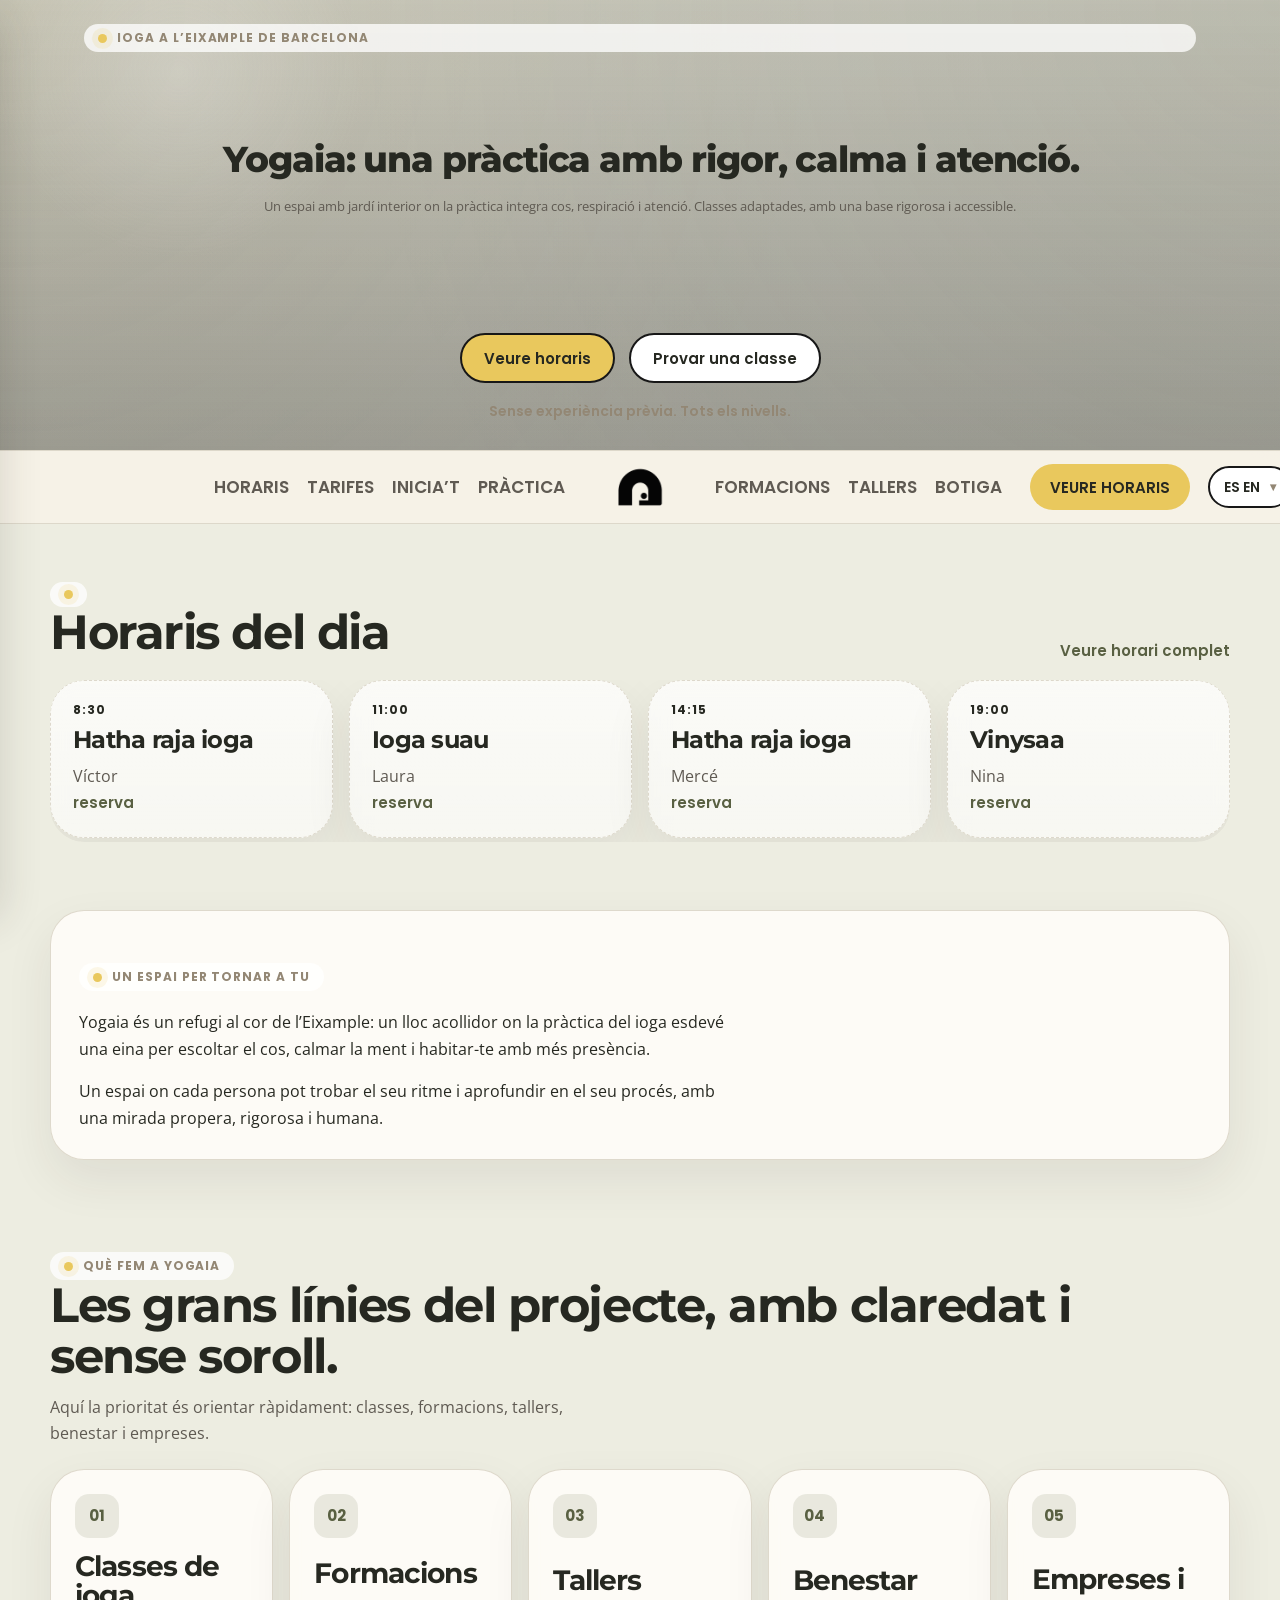
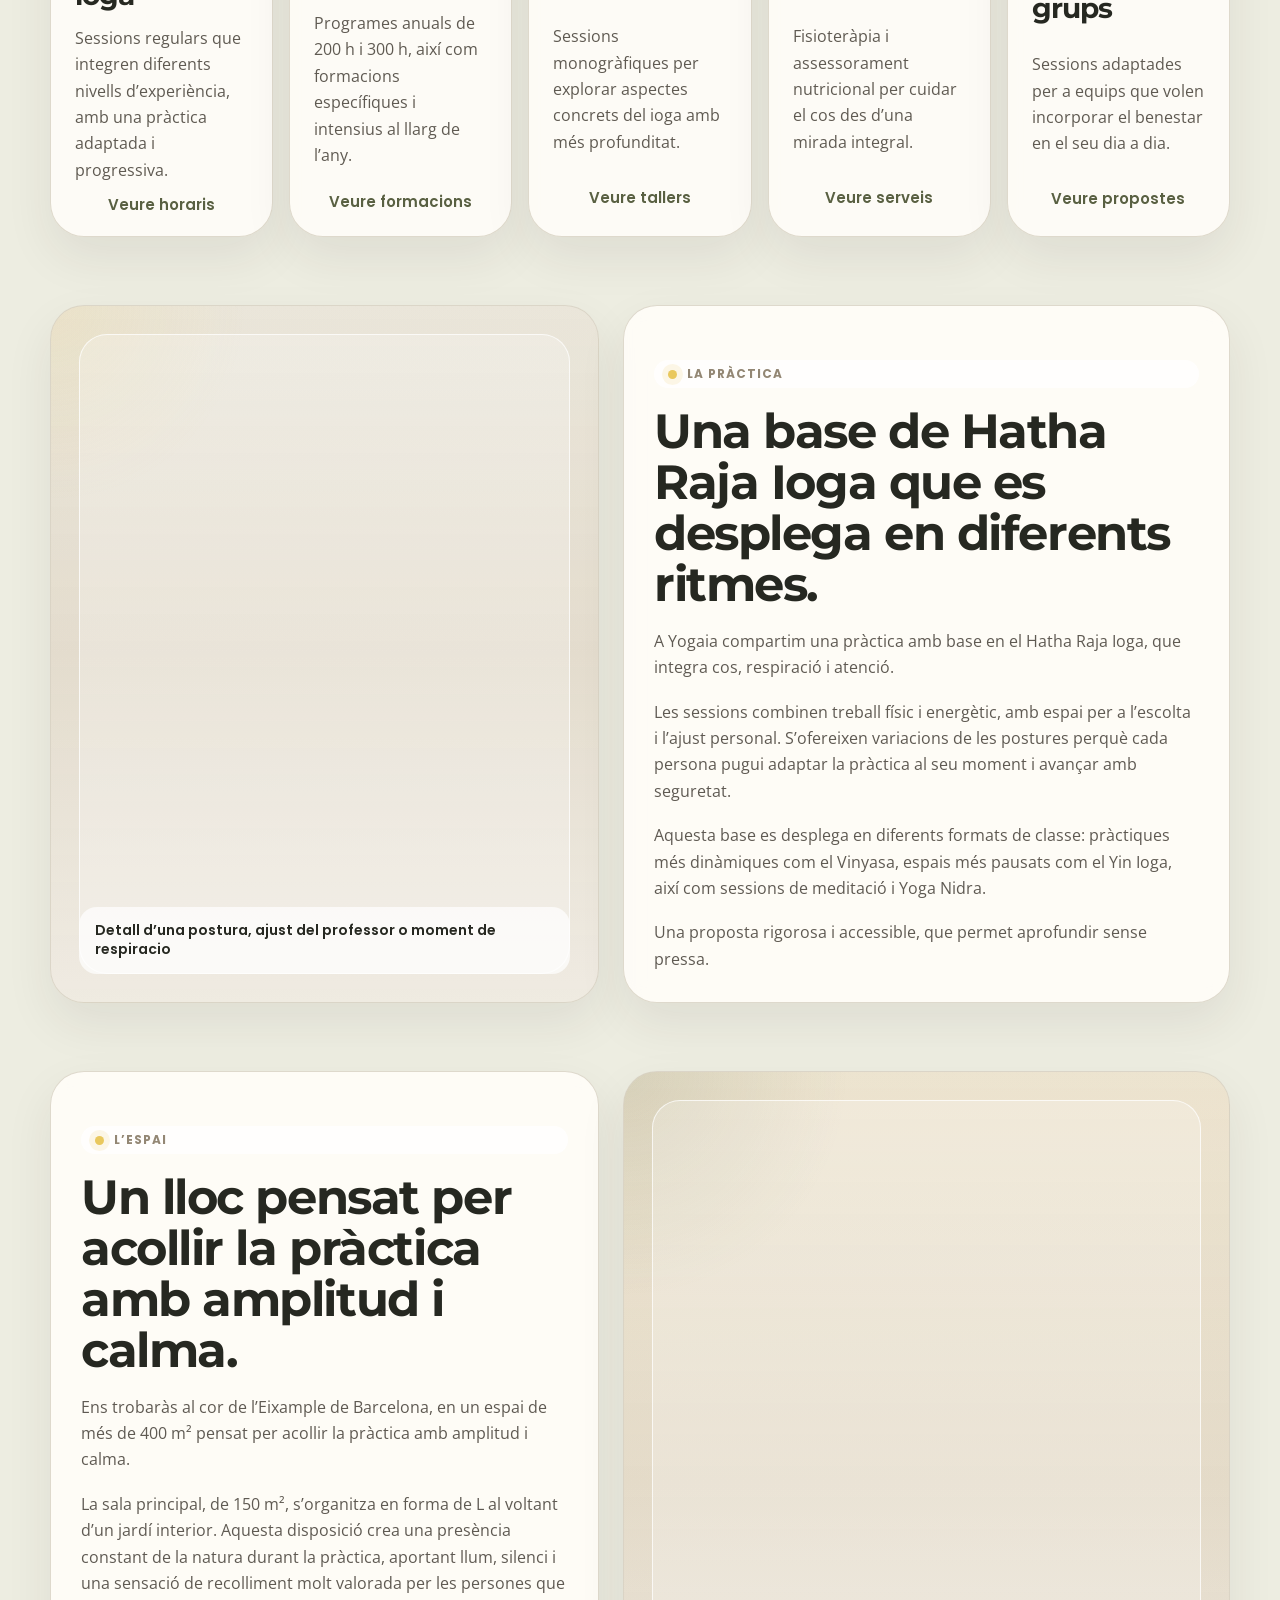
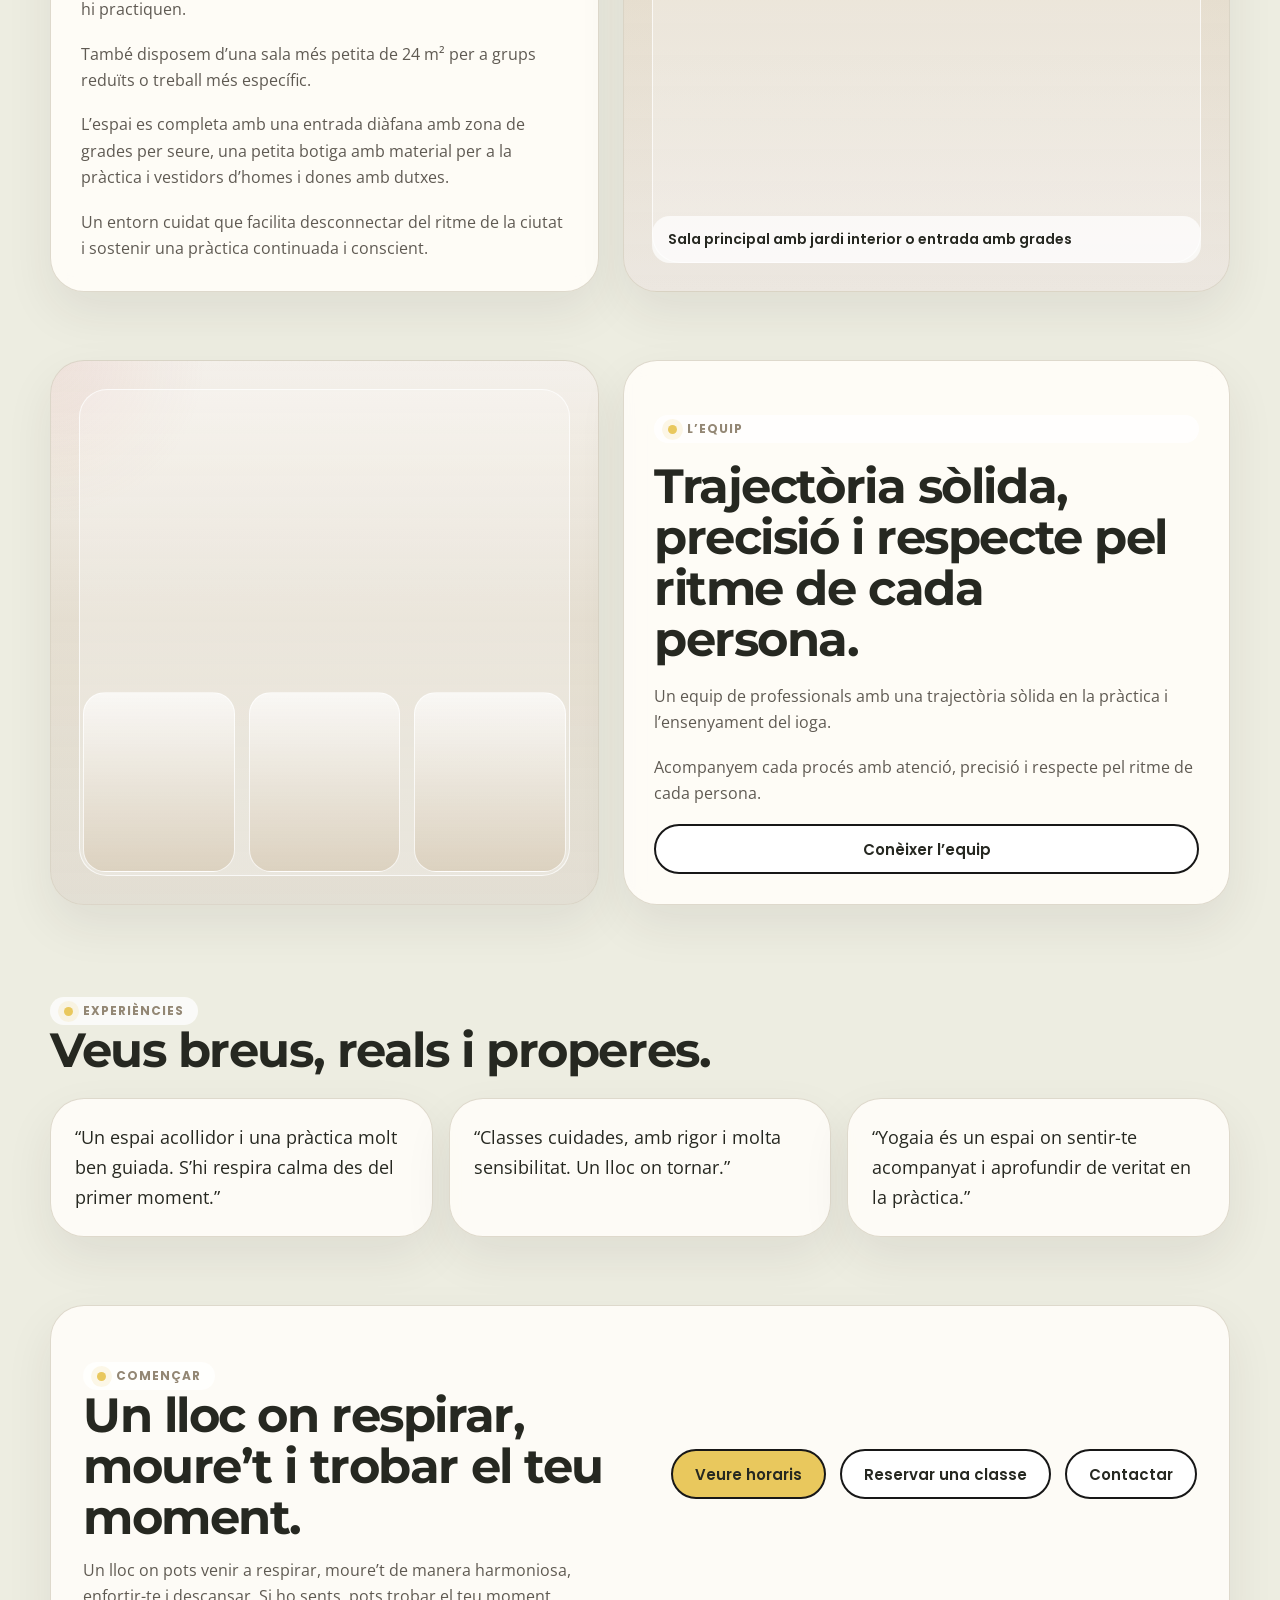
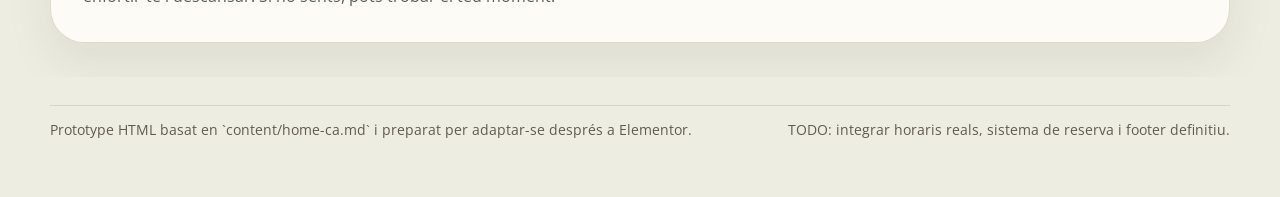
==== commit faf20275: "Update Yogaia home prototype" ====
--- a/yogaia.org/yogaia-home-prototype.html
+++ b/yogaia.org/yogaia-home-prototype.html
@@ -194,8 +194,14 @@
       flex-wrap: nowrap;
     }
 
+    .nav a {
+      transition: color 180ms ease, transform 180ms ease;
+      transform-origin: center;
+    }
+
     .nav a:hover {
       color: var(--moss-deep);
+      transform: scale(1.2);
     }
 
     .header-right-tools {
@@ -264,16 +270,8 @@
       min-height: 42px;
       padding: 0 14px;
       border-radius: 999px;
-      border: 0;
-      background: rgba(255, 255, 255, 0.8);
-      color: var(--text);
       font: 600 14px/1 "Poppins", sans-serif;
       cursor: pointer;
-    }
-
-    .lang-trigger:hover {
-      background: rgba(233, 200, 93, 0.16);
-      color: var(--moss-deep);
     }
 
     .lang-chevron {
@@ -445,10 +443,17 @@
       position: relative;
       z-index: 2;
       padding-top: 50vh;
+      pointer-events: none;
     }
 
     main section {
       padding: 34px 0;
+    }
+
+    .site-header,
+    .content-stage,
+    .site-footer {
+      pointer-events: auto;
     }
 
     .hero {
@@ -462,9 +467,8 @@
       display: flex;
       align-items: stretch;
       background:
-        linear-gradient(180deg, rgba(38, 40, 33, 0.20), rgba(38, 40, 33, 0.34)),
-        radial-gradient(circle at top left, rgba(233, 200, 93, 0.16), transparent 18%),
-        linear-gradient(180deg, #f1efe6 0%, #e0d6c6 40%, #d9cfbf 100%);
+        linear-gradient(180deg, rgba(38, 40, 33, 0.18), rgba(38, 40, 33, 0.42)),
+        url("practica-ioga-yogaia-barcelona.png") center bottom / cover no-repeat;
     }
 
     .hero::before {
@@ -559,7 +563,7 @@
       min-height: 50px;
       padding: 0 22px;
       border-radius: 999px;
-      border: 2px solid #171717;
+      border: 0;
       font: 600 15px/1 "Poppins", sans-serif;
       transition: background 180ms ease, color 180ms ease, transform 180ms ease, border-color 180ms ease;
     }
@@ -570,6 +574,7 @@
 
     .button-primary {
       background: var(--cta);
+      border: 2px solid #171717;
       color: var(--text);
     }
 
@@ -579,16 +584,14 @@
     }
 
     .button-secondary {
-      background: rgba(255, 255, 255, 0.84);
-      border-color: rgba(38, 40, 33, 0.08);
+      background: #ffffff;
+      border: 2px solid #171717;
       color: var(--text);
     }
 
     .button-secondary:hover {
-      background: linear-gradient(180deg, rgba(117, 123, 87, 0.94), rgba(89, 96, 66, 0.98));
-      color: #fff;
-      border-color: #171717;
-      box-shadow: 0 12px 24px rgba(89, 96, 66, 0.18);
+      background: rgba(255, 255, 255, 0.4);
+      color: #171717;
     }
 
     .button-text {
@@ -1065,7 +1068,7 @@
             <div class="header-right-tools">
               <a class="header-cta" href="#horaris">Veure horaris</a>
               <div class="lang-picker" id="langPicker">
-                <button class="lang-trigger" type="button" id="langTrigger" aria-haspopup="true" aria-expanded="false">
+                <button class="lang-trigger button-secondary" type="button" id="langTrigger" aria-haspopup="true" aria-expanded="false">
                   ES EN
                   <span class="lang-chevron" aria-hidden="true">▾</span>
                 </button>
